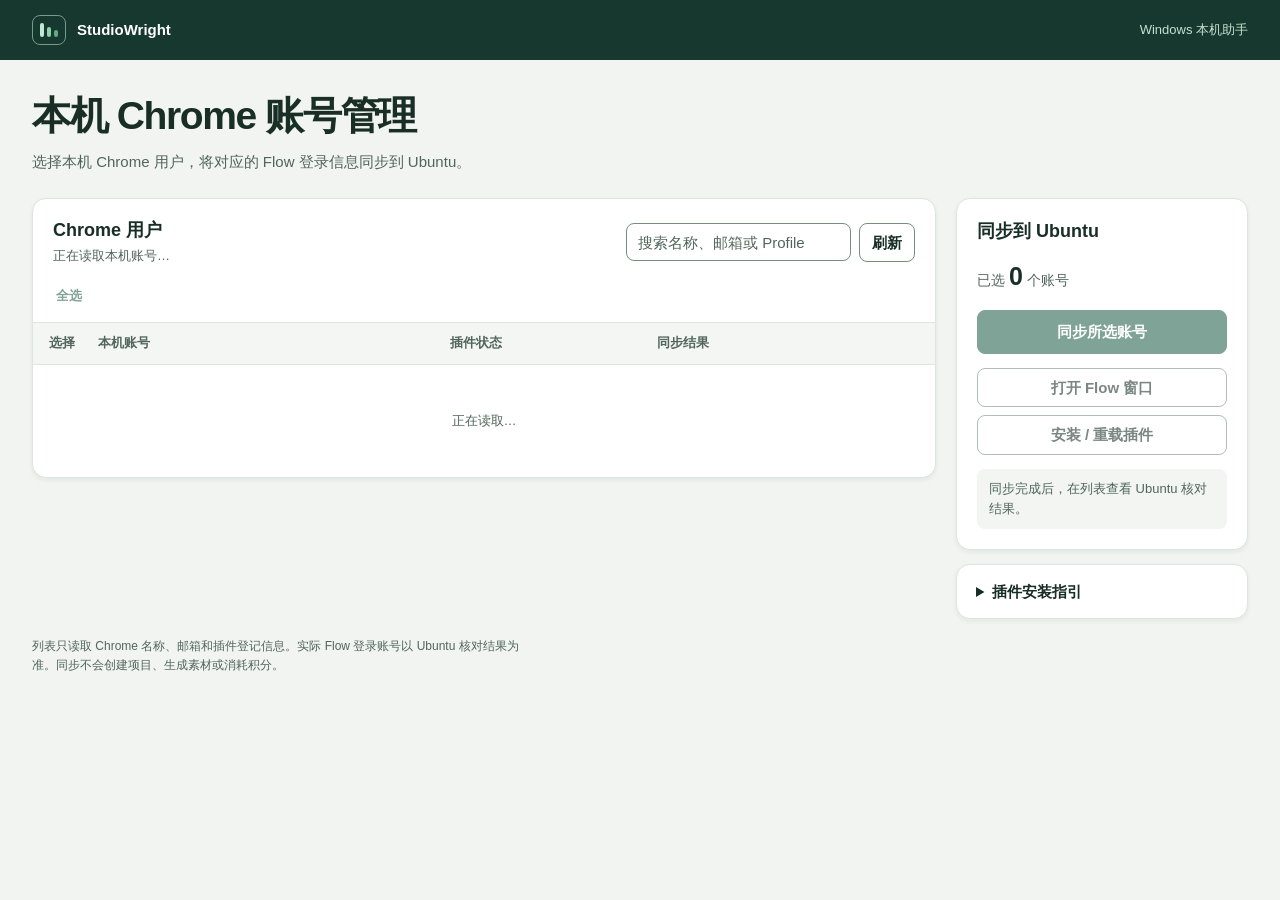
==== packaging/windows/client-payload/flow-manager/chrome-manager.html @ e270b7d6 "升级本机 Chrome 账号管理页面" ====
<!doctype html>
<html lang="zh-CN">
<head>
  <meta charset="utf-8">
  <meta name="viewport" content="width=device-width, initial-scale=1">
  <title>本机 Chrome 账号管理 · StudioWright</title>
  <style>
    :root {
      color-scheme: light;
      --canvas: #f1f4f0;
      --surface: #fff;
      --ink: #192e27;
      --muted: #51655c;
      --line: #dce5de;
      --control: #778d80;
      --accent: #225f49;
      --accent-hover: #194b3a;
      --green-wash: #e7f2eb;
      --amber: #754a14;
      --amber-wash: #fcf2df;
      --danger: #8d352c;
      --danger-wash: #fbece8;
      font: 15px/1.55 "Segoe UI", "Microsoft YaHei UI", "Microsoft YaHei", sans-serif;
      background: var(--canvas);
      color: var(--ink);
    }
    *, *::before, *::after { box-sizing: border-box; }
    body { margin: 0; }
    button, input { font: inherit; }
    button, summary { cursor: pointer; }
    a { color: var(--accent); }
    button:focus-visible, input:focus-visible, summary:focus-visible, a:focus-visible {
      outline: 2px solid var(--accent); outline-offset: 3px;
    }
    button:disabled { cursor: default; opacity: .57; }
    [hidden] { display: none !important; }
    .masthead { background: #17382e; color: #fff; }
    .masthead-inner, main { width: min(1280px, 100% - 64px); margin-inline: auto; }
    .masthead-inner { min-height: 60px; display: flex; align-items: center; justify-content: space-between; gap: 12px; }
    .brand { display: flex; align-items: center; gap: 11px; font-size: 15px; font-weight: 700; }
    .brand-mark { display: flex; align-items: flex-end; gap: 3px; padding: 7px; border: 1px solid #739c89; border-radius: 8px; }
    .brand-mark i { display: block; width: 4px; height: 14px; border-radius: 2px; background: #c4e7d5; }
    .brand-mark i:nth-child(2) { height: 10px; background: #90cfad; }
    .brand-mark i:nth-child(3) { height: 7px; background: #65a884; }
    .device { color: #c6e0d1; font-size: 13px; }
    main { padding-block: 32px 50px; }
    .heading { margin: 0 0 25px; }
    h1, h2, p { margin: 0; }
    h1 { font-size: clamp(26px, 3.2vw, 39px); line-height: 1.25; letter-spacing: -.035em; }
    .heading p { margin-top: 9px; color: var(--muted); }
    h2 { font-size: 18px; line-height: 1.35; }
    .workspace { display: grid; grid-template-columns: minmax(0, 1fr) minmax(254px, 292px); gap: 20px; align-items: start; }
    .panel { background: var(--surface); border: 1px solid var(--line); border-radius: 14px; box-shadow: 0 2px 5px #193b2810; }
    .account-list { min-width: 0; overflow: clip; }
    .list-heading { display: flex; flex-wrap: wrap; align-items: center; justify-content: space-between; gap: 12px; padding: 19px 20px 16px; }
    .list-heading p { color: var(--muted); margin-top: 4px; font-size: 13px; }
    .list-actions { display: flex; align-items: center; gap: 8px; max-width: 100%; }
    .search { width: 225px; max-width: 100%; }
    .search, .folder-path { min-width: 0; padding: 8px 11px; height: 38px; border: 1px solid var(--control); border-radius: 8px; color: var(--ink); background: #fff; }
    .search::placeholder, .folder-path::placeholder { color: var(--muted); }
    .button { min-height: 38px; padding: 7px 12px; border: 1px solid var(--control); border-radius: 8px; color: var(--ink); font-weight: 600; background: #fff; }
    .button:not(:disabled):hover { background: #f1f6f1; border-color: var(--accent); }
    .primary { color: #fff; background: var(--accent); border-color: var(--accent); }
    .primary:not(:disabled):hover { background: var(--accent-hover); border-color: var(--accent-hover); }
    .secondary-actions { display: grid; gap: 8px; }
    .select-bar { display: flex; align-items: center; justify-content: space-between; gap: 8px; padding: 0 20px 12px; color: var(--muted); font-size: 13px; }
    .text-button { display: inline-flex; align-items: center; min-height: 28px; padding: 0 3px; border: 0; background: transparent; color: var(--accent); font-weight: 650; }
    .text-button:not(:disabled):hover { text-decoration: underline; }
    table { width: 100%; table-layout: fixed; border-collapse: separate; border-spacing: 0; font-size: 13px; }
    .check-column { width: 57px; }
    .identity-column { width: 39%; }
    .plugin-column { width: 23%; }
    th { text-align: left; font-weight: 650; color: var(--muted); background: #f3f6f2; border-block: 1px solid var(--line); padding: 10px 8px; }
    th:last-child, td:last-child { padding-right: 16px; }
    th:first-child, td:first-child { text-align: center; }
    td { vertical-align: middle; border-bottom: 1px solid #e7ede7; padding: 12px 8px; overflow-wrap: anywhere; }
    tr:last-child td { border-bottom: 0; }
    tbody tr:hover { background: #f8faf7; }
    tbody tr.is-selected { background: #ecf5ee; }
    tbody tr.is-selected td:first-child { box-shadow: inset 3px 0 var(--accent); }
    input[type=checkbox] { accent-color: var(--accent); width: 17px; height: 17px; margin: 0; cursor: pointer; }
    .check-target { display: inline-grid; width: 32px; height: 32px; place-items: center; cursor: pointer; }
    .identity { display: flex; align-items: center; gap: 10px; min-width: 0; }
    .avatar { flex: none; display: grid; place-items: center; width: 33px; height: 33px; border-radius: 9px; background: #e4eee7; color: #285541; font-size: 15px; font-weight: 700; }
    .identity strong { display: block; font-size: 14px; font-weight: 670; }
    .identity small, .row-detail { display: block; color: var(--muted); font-size: 12px; line-height: 1.45; }
    .profile-directory { margin-top: 2px; }
    .pill { display: inline-block; max-width: 100%; padding: 2px 8px; border-radius: 6px; background: #eef2ef; color: #43564b; font-size: 12px; font-weight: 650; }
    .pill.success { background: var(--green-wash); color: #22553f; }
    .pill.warn { background: var(--amber-wash); color: var(--amber); }
    .pill.error { background: var(--danger-wash); color: var(--danger); }
    .row-detail { margin-top: 4px; }
    .cell-label { display: none; }
    .empty { padding: 46px 16px; text-align: center !important; color: var(--muted); }
    .side { position: sticky; top: 16px; display: grid; gap: 14px; }
    .sync-panel { display: grid; gap: 14px; padding: 20px; }
    .selection-count { color: var(--muted); font-size: 14px; }
    .selection-count strong { margin-inline: 4px; color: var(--ink); font-size: 25px; font-variant-numeric: tabular-nums; }
    .sync-panel .primary { min-height: 44px; }
    .help { padding: 15px 19px; }
    .help summary { font-weight: 680; }
    .help ol { padding-left: 19px; margin: 12px 0; }
    .help li, .help p { color: var(--muted); font-size: 13px; }
    .help li + li { margin-top: 7px; }
    .folder-path { width: 100%; margin: 0 0 8px; font-size: 13px; }
    #status { color: var(--muted); border-radius: 8px; background: #f2f5f2; padding: 10px 12px; font-size: 13px; overflow-wrap: anywhere; }
    #status[data-tone=error] { color: var(--danger); background: var(--danger-wash); }
    #restriction { border: 1px solid #ecd5ae; background: var(--amber-wash); color: var(--amber); border-radius: 9px; padding: 10px 12px; font-size: 13px; }
    .footnote { max-width: 75ch; margin-top: 18px; color: var(--muted); font-size: 12px; }
    .sr-only { position: absolute; width: 1px; height: 1px; padding: 0; overflow: hidden; clip-path: inset(50%); white-space: nowrap; border: 0; }
    @media (max-width: 960px) {
      .masthead-inner, main { width: calc(100% - 40px); }
      .workspace { grid-template-columns: minmax(0, 1fr) minmax(210px, 246px); gap: 14px; }
      .list-heading, .sync-panel { padding-inline: 15px; }
      .select-bar { padding-inline: 15px; }
    }
    @media (max-width: 760px) {
      .masthead-inner, main { width: calc(100% - 28px); }
      main { padding-top: 24px; }
      .workspace { display: flex; flex-direction: column; }
      .account-list, .side { width: 100%; }
      .side { position: static; }
      .sync-panel { gap: 10px; }
      .account-list { max-height: min(64vh, 480px); overflow: auto; }
      .help { width: 100%; }
      .secondary-actions { grid-template-columns: repeat(2, minmax(0, 1fr)); }
    }
    @media (max-width: 510px) {
      .list-actions, .search { width: 100%; }
      .search { width: auto; flex: 1; }
      table, tbody { display: block; }
      thead { position: absolute; width: 1px; height: 1px; overflow: hidden; clip-path: inset(50%); }
      tbody tr { display: grid; grid-template-columns: 36px repeat(2, minmax(0, 1fr)); border-top: 1px solid var(--line); padding: 12px 12px 13px 10px; }
      td { padding: 0; border: 0; }
      td:first-child { align-self: start; }
      td:nth-child(2) { grid-column: 2 / -1; }
      td:nth-child(3), td:nth-child(4) { grid-row: 2; margin-top: 10px; }
      td:nth-child(3) { grid-column: 2; padding-right: 8px; }
      td:nth-child(4) { grid-column: 3; padding: 0; }
      .cell-label { display: block; margin-bottom: 4px; color: var(--muted); font-size: 11px; }
      tbody tr.is-selected { box-shadow: inset 3px 0 var(--accent); }
      tbody tr.is-selected td:first-child { box-shadow: none; }
      tbody .empty { grid-column: 1 / -1; padding: 24px 10px; }
    }
  </style>
</head>
<body>
  <header class="masthead">
    <div class="masthead-inner">
      <div class="brand"><span class="brand-mark" aria-hidden="true"><i></i><i></i><i></i></span>StudioWright</div>
      <span class="device">Windows 本机助手</span>
    </div>
  </header>
  <main>
    <header class="heading">
      <h1>本机 Chrome 账号管理</h1>
      <p>选择本机 Chrome 用户，将对应的 Flow 登录信息同步到 Ubuntu。</p>
    </header>
    <div class="workspace">
      <section class="panel account-list" aria-labelledby="list-title">
        <div class="list-heading">
          <div><h2 id="list-title">Chrome 用户</h2><p id="list-state">正在读取本机账号…</p></div>
          <div class="list-actions">
            <input class="search" id="search" type="search" aria-label="搜索 Chrome 用户" placeholder="搜索名称、邮箱或 Profile" autocomplete="off">
            <button class="button" id="refresh" type="button">刷新</button>
          </div>
        </div>
        <div class="select-bar">
          <button id="all" class="text-button" type="button" disabled>全选</button>
          <button id="clear" class="text-button" type="button" hidden>清除已选</button>
        </div>
        <table aria-labelledby="list-title">
          <colgroup><col class="check-column"><col class="identity-column"><col class="plugin-column"><col></colgroup>
          <thead><tr><th scope="col">选择</th><th scope="col">本机账号</th><th scope="col">插件状态</th><th scope="col">同步结果</th></tr></thead>
          <tbody id="rows"><tr><td class="empty" colspan="4">正在读取…</td></tr></tbody>
        </table>
      </section>
      <aside class="side" aria-label="同步操作和插件帮助">
        <section class="panel sync-panel" aria-labelledby="sync-title">
          <h2 id="sync-title">同步到 Ubuntu</h2>
          <p class="selection-count">已选<strong id="selected-count">0</strong>个账号</p>
          <p id="hidden-selection" class="selection-count" hidden></p>
          <p id="restriction" hidden></p>
          <button class="button primary" id="sync" type="button" disabled>同步所选账号</button>
          <div class="secondary-actions">
            <button class="button" id="open" type="button" disabled>打开 Flow 窗口</button>
            <button class="button" id="install" type="button" disabled>安装 / 重载插件</button>
          </div>
          <p id="status" role="status">同步完成后，在列表查看 Ubuntu 核对结果。</p>
        </section>
        <details class="panel help" id="plugin-help">
          <summary>插件安装指引</summary>
          <ol>
            <li>勾选账号，点「安装 / 重载插件」，打开对应的扩展管理页。</li>
            <li>首次安装时开启「开发者模式」，点「加载已解压的扩展程序」，选择下方文件夹。已安装时，找到对应插件并点「重新加载」。</li>
            <li>在对应 Flow 窗口登录后，回到此页点「同步所选账号」。最终以「Ubuntu 登录核对成功」为准。</li>
          </ol>
          <input class="folder-path" id="folder" type="text" readonly aria-label="插件文件夹" placeholder="正在读取插件文件夹">
          <button class="button" id="copy" type="button" disabled>复制插件路径</button>
        </details>
      </aside>
    </div>
    <p class="footnote">列表只读取 Chrome 名称、邮箱和插件登记信息。实际 Flow 登录账号以 Ubuntu 核对结果为准。同步不会创建项目、生成素材或消耗积分。</p>
  </main>
  <script src="/chrome-manager.js"></script>
</body>
</html>
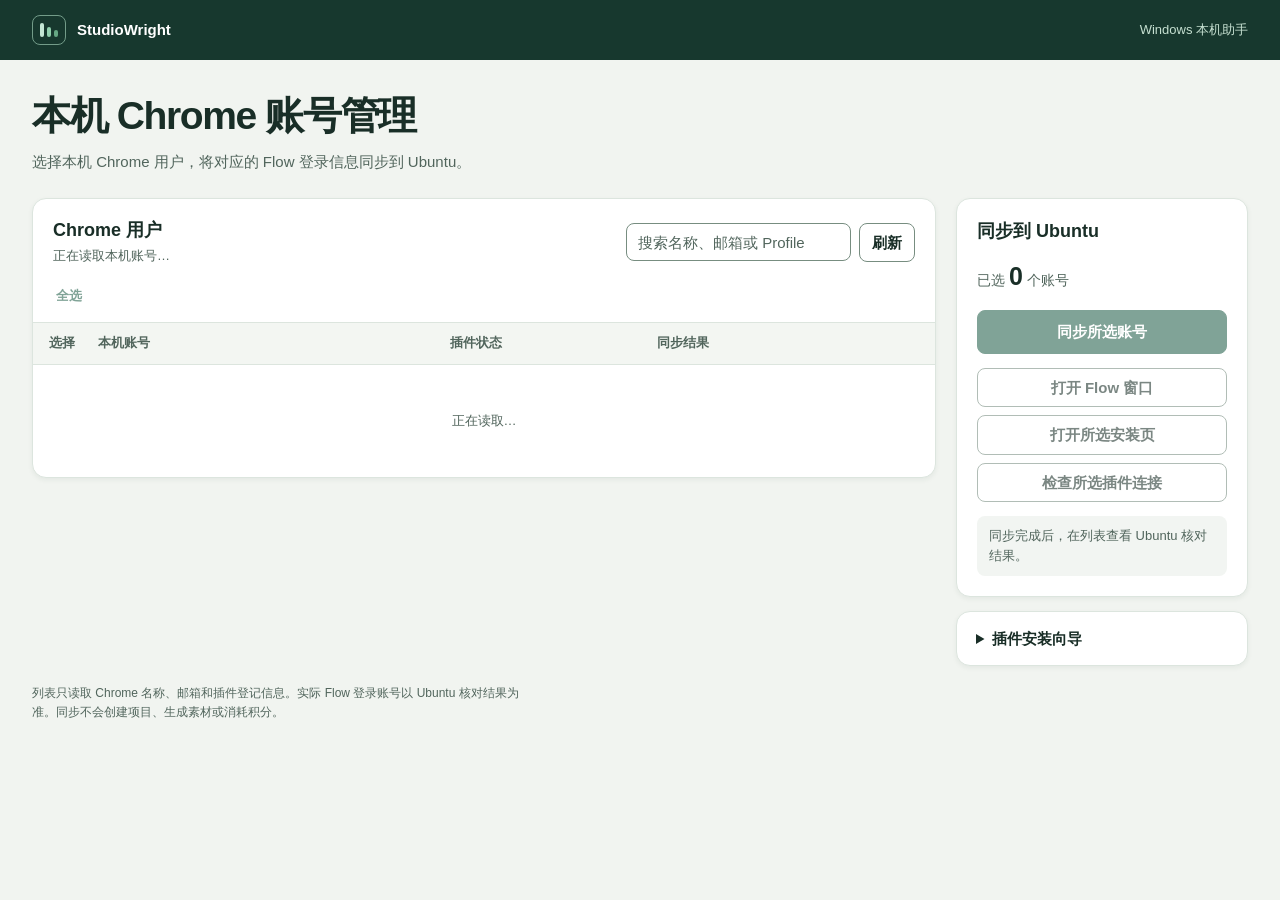
==== commit ae74ec1d: "升级 StudioWright 账号助手和插件安装向导" ====
--- a/packaging/windows/client-payload/flow-manager/chrome-manager.html
+++ b/packaging/windows/client-payload/flow-manager/chrome-manager.html
@@ -63,7 +63,8 @@
     .primary { color: #fff; background: var(--accent); border-color: var(--accent); }
     .primary:not(:disabled):hover { background: var(--accent-hover); border-color: var(--accent-hover); }
     .secondary-actions { display: grid; gap: 8px; }
-    .select-bar { display: flex; align-items: center; justify-content: space-between; gap: 8px; padding: 0 20px 12px; color: var(--muted); font-size: 13px; }
+    .select-bar { display: flex; flex-wrap: wrap; align-items: center; gap: 8px 15px; padding: 0 20px 12px; color: var(--muted); font-size: 13px; }
+    .scope-toggle { display: inline-flex; align-items: center; gap: 7px; min-height: 28px; margin-left: auto; cursor: pointer; }
     .text-button { display: inline-flex; align-items: center; min-height: 28px; padding: 0 3px; border: 0; background: transparent; color: var(--accent); font-weight: 650; }
     .text-button:not(:disabled):hover { text-decoration: underline; }
     table { width: 100%; table-layout: fixed; border-collapse: separate; border-spacing: 0; font-size: 13px; }
@@ -168,6 +169,10 @@
         <div class="select-bar">
           <button id="all" class="text-button" type="button" disabled>全选</button>
           <button id="clear" class="text-button" type="button" hidden>清除已选</button>
+          <label id="scope-toggle" class="scope-toggle" hidden>
+            <input id="show-all-profiles" type="checkbox">
+            <span id="scope-toggle-label">显示其他本机用户</span>
+          </label>
         </div>
         <table aria-labelledby="list-title">
           <colgroup><col class="check-column"><col class="identity-column"><col class="plugin-column"><col></colgroup>
@@ -184,19 +189,21 @@
           <button class="button primary" id="sync" type="button" disabled>同步所选账号</button>
           <div class="secondary-actions">
             <button class="button" id="open" type="button" disabled>打开 Flow 窗口</button>
-            <button class="button" id="install" type="button" disabled>安装 / 重载插件</button>
+            <button class="button" id="install" type="button" disabled>打开所选安装页</button>
+            <button class="button" id="check" type="button" disabled>检查所选插件连接</button>
           </div>
           <p id="status" role="status">同步完成后，在列表查看 Ubuntu 核对结果。</p>
         </section>
         <details class="panel help" id="plugin-help">
-          <summary>插件安装指引</summary>
+          <summary>插件安装向导</summary>
           <ol>
-            <li>勾选账号，点「安装 / 重载插件」，打开对应的扩展管理页。</li>
+            <li>勾选账号后打开所选安装页，也可一次打开全部需要安装的 Ubuntu 账号。</li>
             <li>首次安装时开启「开发者模式」，点「加载已解压的扩展程序」，选择下方文件夹。已安装时，找到对应插件并点「重新加载」。</li>
-            <li>在对应 Flow 窗口登录后，回到此页点「同步所选账号」。最终以「Ubuntu 登录核对成功」为准。</li>
+            <li>回来点击「检查所选插件连接」。确认插件能连接后，在对应 Flow 窗口登录，再发起同步。</li>
           </ol>
-          <input class="folder-path" id="folder" type="text" readonly aria-label="插件文件夹" placeholder="正在读取插件文件夹">
+          <input class="folder-path" id="folder" type="text" readonly aria-label="插件文件夹" placeholder="暂无可用插件文件夹">
           <button class="button" id="copy" type="button" disabled>复制插件路径</button>
+          <button class="text-button" id="install-missing" type="button" disabled>打开待安装账号的扩展页</button>
         </details>
       </aside>
     </div>
